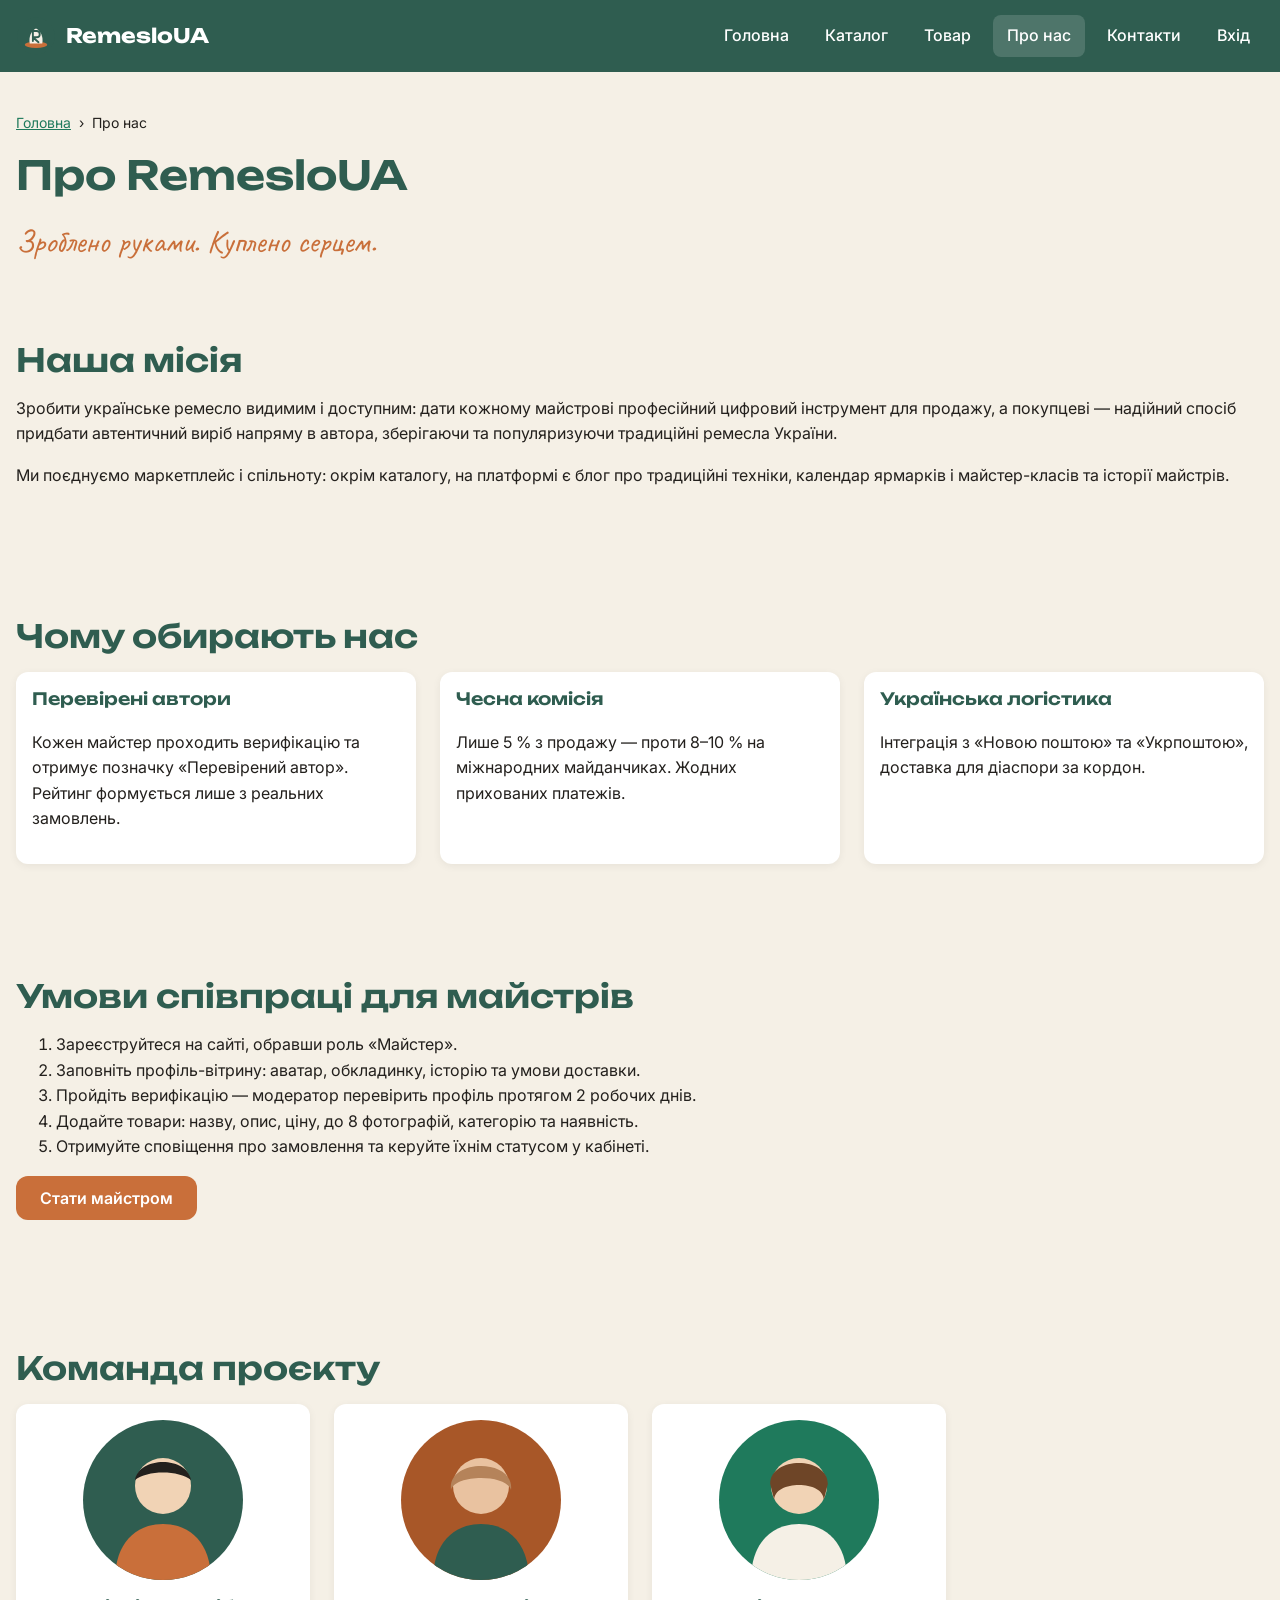
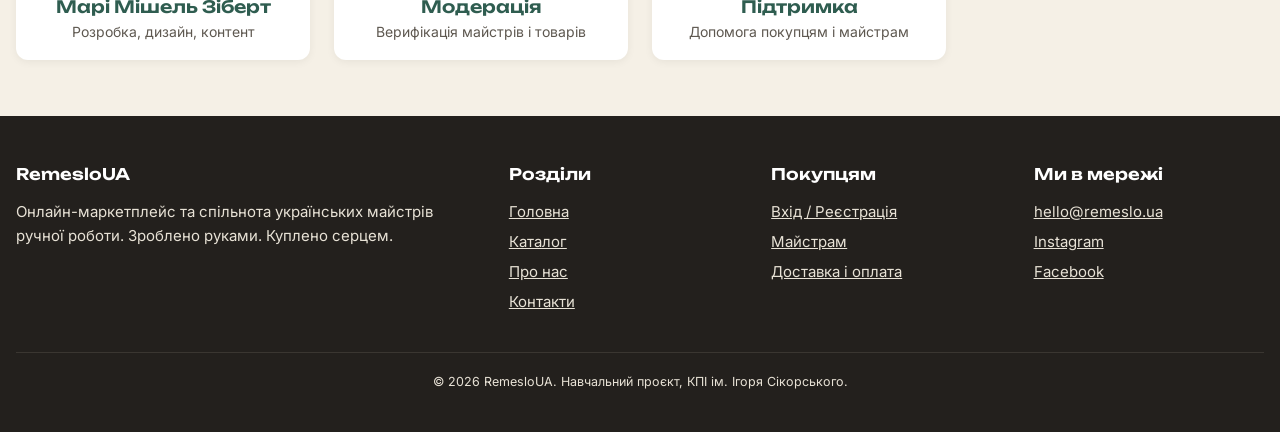
==== about.html @ 5be38e77 "Лабораторна робота 2: структура веб-проєкту RemesloUA" ====
<!DOCTYPE html>
<html lang="uk">
<head>
  <meta charset="UTF-8">
  <meta name="viewport" content="width=device-width, initial-scale=1">
  <title>Про нас — RemesloUA</title>
  <meta name="description" content="Місія RemesloUA, переваги платформи та умови співпраці для майстрів ручної роботи.">
  <link rel="icon" href="images/favicon.svg" type="image/svg+xml">
  <link rel="preconnect" href="https://fonts.googleapis.com">
  <link rel="preconnect" href="https://fonts.gstatic.com" crossorigin>
  <link rel="stylesheet" href="https://fonts.googleapis.com/css2?family=Caveat:wght@500&amp;family=Inter:wght@400;500;600;700&amp;family=Unbounded:wght@600;700&amp;display=swap">
  <link rel="stylesheet" href="css/style.css">
  <script src="js/main.js" defer></script>
</head>
<body>
  <a class="skip-link" href="#content">Перейти до основного вмісту</a>

  <header class="site-header">
    <div class="container">
      <a class="logo" href="index.html">
        <img src="images/logo.svg" alt="Логотип RemesloUA" width="40" height="40">
        RemesloUA
      </a>
      <button class="nav-toggle" type="button" aria-expanded="false" aria-controls="main-nav">Меню</button>
      <nav class="main-nav" id="main-nav" aria-label="Головне меню">
        <ul>
          <li><a href="index.html">Головна</a></li>
          <li><a href="catalog.html">Каталог</a></li>
          <li><a href="product.html">Товар</a></li>
          <li><a href="about.html" aria-current="page">Про нас</a></li>
          <li><a href="contacts.html">Контакти</a></li>
          <li><a href="login.html">Вхід</a></li>
        </ul>
      </nav>
    </div>
  </header>

  <main id="content">
    <div class="container">
      <section class="page-title">
        <nav class="breadcrumbs" aria-label="Навігаційний ланцюжок">
          <ol>
            <li><a href="index.html">Головна</a></li>
            <li aria-current="page">Про нас</li>
          </ol>
        </nav>
        <h1>Про RemesloUA</h1>
        <p class="slogan">Зроблено руками. Куплено серцем.</p>
      </section>

      <section class="section" aria-labelledby="mission-title">
        <h2 id="mission-title">Наша місія</h2>
        <p>Зробити українське ремесло видимим і доступним: дати кожному майстрові професійний цифровий інструмент для продажу, а покупцеві — надійний спосіб придбати автентичний виріб напряму в автора, зберігаючи та популяризуючи традиційні ремесла України.</p>
        <p>Ми поєднуємо маркетплейс і спільноту: окрім каталогу, на платформі є блог про традиційні техніки, календар ярмарків і майстер-класів та історії майстрів.</p>
      </section>

      <section class="section" aria-labelledby="values-title">
        <h2 id="values-title">Чому обирають нас</h2>
        <div class="values">
          <article class="card">
            <div class="card-body">
              <h3>Перевірені автори</h3>
              <p>Кожен майстер проходить верифікацію та отримує позначку «Перевірений автор». Рейтинг формується лише з реальних замовлень.</p>
            </div>
          </article>
          <article class="card">
            <div class="card-body">
              <h3>Чесна комісія</h3>
              <p>Лише 5 % з продажу — проти 8–10 % на міжнародних майданчиках. Жодних прихованих платежів.</p>
            </div>
          </article>
          <article class="card">
            <div class="card-body">
              <h3>Українська логістика</h3>
              <p>Інтеграція з «Новою поштою» та «Укрпоштою», доставка для діаспори за кордон.</p>
            </div>
          </article>
        </div>
      </section>

      <section class="section" id="sellers" aria-labelledby="sellers-title">
        <h2 id="sellers-title">Умови співпраці для майстрів</h2>
        <ol>
          <li>Зареєструйтеся на сайті, обравши роль «Майстер».</li>
          <li>Заповніть профіль-вітрину: аватар, обкладинку, історію та умови доставки.</li>
          <li>Пройдіть верифікацію — модератор перевірить профіль протягом 2 робочих днів.</li>
          <li>Додайте товари: назву, опис, ціну, до 8 фотографій, категорію та наявність.</li>
          <li>Отримуйте сповіщення про замовлення та керуйте їхнім статусом у кабінеті.</li>
        </ol>
        <p><a class="btn" href="login.html">Стати майстром</a></p>
      </section>

      <section class="section" aria-labelledby="team-title">
        <h2 id="team-title">Команда проєкту</h2>
        <ul class="grid team">
          <li class="card">
            <img src="images/avatar-1.svg" alt="Фото: керівниця проєкту" width="160" height="160" loading="lazy">
            <div class="card-body">
              <h3>Марі Мішель Зіберт</h3>
              <p class="card-meta">Розробка, дизайн, контент</p>
            </div>
          </li>
          <li class="card">
            <img src="images/avatar-2.svg" alt="Фото: модераторка спільноти майстрів" width="160" height="160" loading="lazy">
            <div class="card-body">
              <h3>Модерація</h3>
              <p class="card-meta">Верифікація майстрів і товарів</p>
            </div>
          </li>
          <li class="card">
            <img src="images/avatar-3.svg" alt="Фото: менеджер підтримки покупців" width="160" height="160" loading="lazy">
            <div class="card-body">
              <h3>Підтримка</h3>
              <p class="card-meta">Допомога покупцям і майстрам</p>
            </div>
          </li>
        </ul>
      </section>
    </div>
  </main>

  <footer class="site-footer">
    <div class="container">
      <div class="footer-grid">
        <section>
          <h2>RemesloUA</h2>
          <p>Онлайн-маркетплейс та спільнота українських майстрів ручної роботи. Зроблено руками. Куплено серцем.</p>
        </section>
        <nav aria-label="Розділи сайту">
          <h2>Розділи</h2>
          <ul>
            <li><a href="index.html">Головна</a></li>
            <li><a href="catalog.html">Каталог</a></li>
            <li><a href="about.html">Про нас</a></li>
            <li><a href="contacts.html">Контакти</a></li>
          </ul>
        </nav>
        <section>
          <h2>Покупцям</h2>
          <ul>
            <li><a href="login.html">Вхід / Реєстрація</a></li>
            <li><a href="about.html#sellers">Майстрам</a></li>
            <li><a href="contacts.html#faq">Доставка і оплата</a></li>
          </ul>
        </section>
        <section>
          <h2>Ми в мережі</h2>
          <ul>
            <li><a href="mailto:hello@remeslo.ua">hello@remeslo.ua</a></li>
            <li><a href="https://www.instagram.com/" rel="noopener">Instagram</a></li>
            <li><a href="https://www.facebook.com/" rel="noopener">Facebook</a></li>
          </ul>
        </section>
      </div>
      <p class="copyright"><small>&copy; 2026 RemesloUA. Навчальний проєкт, КПІ ім. Ігоря Сікорського.</small></p>
    </div>
  </footer>
</body>
</html>
---- css/style.css ----
/* RemesloUA — основні стилі (палітра та шрифти з брендбуку ЛР1) */

:root {
  --color-primary: #2F5D50;
  --color-bg: #F5F0E6;
  --color-accent: #C96F3A;
  --color-accent-hover: #A85728;
  --color-link: #1F7A5C;
  --color-text: #23201D;
  --color-success: #4C9A2A;
  --color-error: #C0392B;
  --color-white: #FFFFFF;

  --font-heading: "Unbounded", system-ui, "Segoe UI", Roboto, sans-serif;
  --font-body: "Inter", system-ui, "Segoe UI", Roboto, sans-serif;
  --font-accent: "Caveat", cursive;

  --radius: 12px;
  --shadow: 0 2px 8px rgba(0, 0, 0, 0.06);
  --container: 1280px;
}

*,
*::before,
*::after {
  box-sizing: border-box;
}

body {
  margin: 0;
  font-family: var(--font-body);
  font-size: 16px;
  line-height: 1.6;
  color: var(--color-text);
  background: var(--color-bg);
}

img {
  max-width: 100%;
  height: auto;
  display: block;
}

h1,
h2,
h3 {
  font-family: var(--font-heading);
  font-weight: 600;
  line-height: 1.25;
  margin: 0 0 16px;
  color: var(--color-primary);
}

h1 { font-size: 40px; }
h2 { font-size: 32px; }
h3 { font-size: 20px; }

a {
  color: var(--color-link);
}

a:hover {
  text-decoration: underline;
  filter: brightness(0.9);
}

:focus-visible {
  outline: 3px solid var(--color-accent);
  outline-offset: 2px;
}

.container {
  max-width: var(--container);
  margin: 0 auto;
  padding: 0 16px;
}

.skip-link {
  position: absolute;
  left: -9999px;
  top: 8px;
  background: var(--color-white);
  padding: 8px 16px;
  z-index: 100;
}

.skip-link:focus {
  left: 16px;
}

/* ---------- Header ---------- */

.site-header {
  background: var(--color-primary);
  color: var(--color-white);
  position: sticky;
  top: 0;
  z-index: 10;
}

.site-header .container {
  display: flex;
  align-items: center;
  justify-content: space-between;
  gap: 16px;
  min-height: 72px;
}

.logo {
  display: flex;
  align-items: center;
  gap: 10px;
  color: var(--color-white);
  text-decoration: none;
  font-family: var(--font-heading);
  font-weight: 700;
  font-size: 20px;
}

.logo:hover {
  text-decoration: none;
  filter: none;
}

.nav-toggle {
  display: none;
  background: none;
  border: 2px solid var(--color-white);
  color: var(--color-white);
  border-radius: 8px;
  padding: 6px 12px;
  font: inherit;
  cursor: pointer;
}

.main-nav ul {
  list-style: none;
  display: flex;
  gap: 8px;
  margin: 0;
  padding: 0;
}

.main-nav a {
  display: block;
  padding: 8px 14px;
  border-radius: 8px;
  color: var(--color-white);
  text-decoration: none;
  font-weight: 500;
}

.main-nav a:hover,
.main-nav a[aria-current="page"] {
  background: rgba(255, 255, 255, 0.15);
  filter: none;
}

/* ---------- Buttons ---------- */

.btn {
  display: inline-block;
  padding: 12px 24px;
  border: none;
  border-radius: var(--radius);
  background: var(--color-accent);
  color: var(--color-white);
  font: 600 16px var(--font-body);
  text-decoration: none;
  cursor: pointer;
}

.btn:hover {
  background: var(--color-accent-hover);
  text-decoration: none;
  filter: none;
}

.btn-outline {
  background: transparent;
  color: var(--color-primary);
  border: 2px solid var(--color-primary);
}

.btn-outline:hover {
  background: var(--color-primary);
  color: var(--color-white);
}

/* ---------- Sections ---------- */

main {
  display: block;
}

.section {
  padding: 56px 0;
}

.section-light {
  background: var(--color-white);
}

.hero .container {
  display: grid;
  grid-template-columns: 1fr 1fr;
  gap: 40px;
  align-items: center;
}

.hero-image {
  border-radius: var(--radius);
}

.slogan {
  font-family: var(--font-accent);
  font-size: 32px;
  color: var(--color-accent);
  margin: 0 0 8px;
}

.page-title {
  padding: 40px 0 8px;
}

.breadcrumbs ol {
  list-style: none;
  display: flex;
  flex-wrap: wrap;
  gap: 8px;
  padding: 0;
  margin: 0 0 16px;
  font-size: 14px;
}

.breadcrumbs li + li::before {
  content: "›";
  margin-right: 8px;
}

/* ---------- Search ---------- */

.search-form {
  display: flex;
  gap: 8px;
  margin-top: 24px;
}

.search-form input {
  flex: 1;
}

/* ---------- Cards ---------- */

.grid {
  display: grid;
  grid-template-columns: repeat(auto-fill, minmax(240px, 1fr));
  gap: 24px;
  list-style: none;
  padding: 0;
  margin: 0;
}

.card {
  background: var(--color-white);
  border-radius: var(--radius);
  box-shadow: var(--shadow);
  overflow: hidden;
  display: flex;
  flex-direction: column;
}

.card img {
  width: 100%;
  aspect-ratio: 1 / 1;
  object-fit: cover;
}

.card-body {
  padding: 16px;
  display: flex;
  flex-direction: column;
  gap: 4px;
  flex: 1;
}

.card-body h3 {
  font-size: 17px;
  margin: 0;
}

.card-body h3 a {
  color: inherit;
  text-decoration: none;
}

.card-meta {
  font-size: 14px;
  color: #5E5850;
  margin: 0;
}

.price {
  font-weight: 700;
  font-size: 18px;
  color: var(--color-text);
  margin: auto 0 0;
}

.badge {
  display: inline-block;
  padding: 2px 10px;
  border-radius: 999px;
  background: var(--color-accent);
  color: var(--color-white);
  font-size: 13px;
  font-weight: 600;
}

.badge-verified {
  background: var(--color-success);
}

.categories {
  display: flex;
  flex-wrap: wrap;
  gap: 12px;
  list-style: none;
  padding: 0;
  margin: 0;
}

.categories a {
  display: block;
  padding: 10px 20px;
  border-radius: 999px;
  border: 2px solid var(--color-primary);
  color: var(--color-primary);
  text-decoration: none;
  font-weight: 500;
}

.categories a:hover {
  background: var(--color-primary);
  color: var(--color-white);
  filter: none;
}

.master-week {
  display: grid;
  grid-template-columns: 280px 1fr;
  gap: 32px;
  align-items: center;
}

.master-week img {
  border-radius: 50%;
}

blockquote {
  font-family: var(--font-accent);
  font-size: 26px;
  margin: 16px 0;
  padding-left: 16px;
  border-left: 4px solid var(--color-accent);
}

.steps {
  counter-reset: step;
  list-style: none;
  padding: 0;
  display: grid;
  grid-template-columns: repeat(auto-fit, minmax(220px, 1fr));
  gap: 24px;
}

.steps li {
  background: var(--color-bg);
  border-radius: var(--radius);
  padding: 24px;
}

.steps li::before {
  counter-increment: step;
  content: counter(step);
  display: inline-grid;
  place-items: center;
  width: 36px;
  height: 36px;
  border-radius: 50%;
  background: var(--color-primary);
  color: var(--color-white);
  font-weight: 700;
  margin-bottom: 8px;
}

/* ---------- Catalog ---------- */

.catalog-layout {
  display: grid;
  grid-template-columns: 260px 1fr;
  gap: 32px;
  align-items: start;
}

.filters {
  background: var(--color-white);
  border-radius: var(--radius);
  box-shadow: var(--shadow);
  padding: 20px;
}

.filters fieldset {
  border: none;
  padding: 0;
  margin: 0 0 20px;
}

.filters legend {
  font-weight: 600;
  margin-bottom: 8px;
}

.filters label {
  display: block;
  margin: 4px 0;
}

.catalog-toolbar {
  display: flex;
  justify-content: space-between;
  align-items: center;
  flex-wrap: wrap;
  gap: 12px;
  margin-bottom: 20px;
}

.pagination ul {
  display: flex;
  gap: 8px;
  list-style: none;
  padding: 0;
  margin: 32px 0 0;
}

.pagination a {
  display: block;
  padding: 6px 14px;
  border-radius: 8px;
  background: var(--color-white);
  text-decoration: none;
}

.pagination a[aria-current="page"] {
  background: var(--color-primary);
  color: var(--color-white);
}

/* ---------- Product ---------- */

.product {
  display: grid;
  grid-template-columns: 1fr 1fr;
  gap: 40px;
}

.gallery-main {
  border-radius: var(--radius);
  aspect-ratio: 4 / 5;
  object-fit: cover;
  width: 100%;
}

.gallery-thumbs {
  display: flex;
  gap: 12px;
  margin-top: 12px;
}

.gallery-thumbs img {
  width: 80px;
  border-radius: 8px;
}

.specs {
  width: 100%;
  border-collapse: collapse;
  margin: 16px 0;
}

.specs th,
.specs td {
  text-align: left;
  padding: 8px 0;
  border-bottom: 1px solid #E2DACB;
}

.specs th {
  width: 40%;
  font-weight: 500;
  color: #5E5850;
}

.product-actions {
  display: flex;
  gap: 12px;
  align-items: center;
  flex-wrap: wrap;
  margin: 24px 0;
}

.product-actions input {
  width: 80px;
}

.master-card {
  display: flex;
  gap: 16px;
  align-items: center;
  background: var(--color-bg);
  border-radius: var(--radius);
  padding: 16px;
}

.master-card img {
  width: 72px;
  border-radius: 50%;
}

.reviews {
  list-style: none;
  padding: 0;
}

.review {
  background: var(--color-white);
  border-radius: var(--radius);
  box-shadow: var(--shadow);
  padding: 20px;
  margin-bottom: 16px;
}

.rating {
  color: var(--color-accent);
  letter-spacing: 2px;
}

/* ---------- About ---------- */

.values {
  display: grid;
  grid-template-columns: repeat(auto-fit, minmax(240px, 1fr));
  gap: 24px;
}

.team img {
  border-radius: 50%;
  width: 160px;
  margin: 16px auto 0;
}

.team .card-body {
  text-align: center;
}

/* ---------- Forms ---------- */

.form {
  display: grid;
  gap: 16px;
  max-width: 560px;
}

.form-row {
  display: grid;
  gap: 6px;
}

label {
  font-weight: 500;
}

input,
select,
textarea {
  font: inherit;
  padding: 10px 14px;
  border: 1px solid #CFC6B6;
  border-radius: 8px;
  background: var(--color-white);
  color: var(--color-text);
}

textarea {
  min-height: 140px;
  resize: vertical;
}

.checkbox {
  display: flex;
  gap: 8px;
  align-items: flex-start;
  font-weight: 400;
}

.form-hint {
  font-size: 14px;
  color: #5E5850;
  margin: 0;
}

.form-error {
  color: var(--color-error);
  font-size: 14px;
  margin: 0;
  min-height: 1em;
}

.form-success {
  color: var(--color-success);
  font-weight: 600;
}

input[aria-invalid="true"],
textarea[aria-invalid="true"] {
  border-color: var(--color-error);
}

.contacts-layout {
  display: grid;
  grid-template-columns: 1fr 1fr;
  gap: 40px;
}

.contact-list {
  list-style: none;
  padding: 0;
}

.contact-list li {
  margin-bottom: 12px;
}

.map {
  border-radius: var(--radius);
  margin-top: 16px;
}

.auth-layout {
  display: grid;
  grid-template-columns: 1fr 1fr;
  gap: 40px;
}

.auth-box {
  background: var(--color-white);
  border-radius: var(--radius);
  box-shadow: var(--shadow);
  padding: 32px;
}

.role-switch {
  display: flex;
  gap: 16px;
  border: none;
  padding: 0;
  margin: 0;
}

.role-switch legend {
  font-weight: 500;
  margin-bottom: 6px;
}

/* ---------- Newsletter ---------- */

.newsletter {
  background: var(--color-primary);
  color: var(--color-white);
  text-align: center;
}

.newsletter h2 {
  color: var(--color-white);
}

.newsletter form {
  display: flex;
  gap: 8px;
  max-width: 520px;
  margin: 24px auto 0;
}

.newsletter input {
  flex: 1;
}

.visually-hidden {
  position: absolute;
  width: 1px;
  height: 1px;
  overflow: hidden;
  clip: rect(0 0 0 0);
  white-space: nowrap;
}

/* ---------- Footer ---------- */

.site-footer {
  background: var(--color-text);
  color: #E8E2D6;
  padding: 48px 0 24px;
  font-size: 15px;
}

.site-footer a {
  color: #E8E2D6;
}

.footer-grid {
  display: grid;
  grid-template-columns: 2fr 1fr 1fr 1fr;
  gap: 32px;
}

.site-footer h2 {
  font-size: 16px;
  color: var(--color-white);
}

.site-footer ul {
  list-style: none;
  padding: 0;
  margin: 0;
}

.site-footer li {
  margin-bottom: 6px;
}

.copyright {
  border-top: 1px solid #3A3631;
  margin-top: 32px;
  padding-top: 16px;
  text-align: center;
}

/* ---------- Адаптивність (mobile-first breakpoints) ---------- */

@media (max-width: 900px) {
  h1 { font-size: 30px; }
  h2 { font-size: 24px; }

  .hero .container,
  .product,
  .catalog-layout,
  .contacts-layout,
  .auth-layout,
  .master-week {
    grid-template-columns: 1fr;
  }

  .master-week img {
    max-width: 200px;
  }

  .footer-grid {
    grid-template-columns: 1fr 1fr;
  }

  .nav-toggle {
    display: block;
  }

  .main-nav {
    display: none;
    position: absolute;
    top: 72px;
    left: 0;
    right: 0;
    background: var(--color-primary);
    padding: 8px 16px 16px;
  }

  .main-nav.is-open {
    display: block;
  }

  .main-nav ul {
    flex-direction: column;
  }
}

@media (max-width: 480px) {
  .search-form,
  .newsletter form {
    flex-direction: column;
  }

  .footer-grid {
    grid-template-columns: 1fr;
  }
}

.gallery-thumbs button {
  padding: 0;
  border: 2px solid transparent;
  border-radius: 10px;
  background: none;
  cursor: pointer;
}

.gallery-thumbs button:hover {
  border-color: var(--color-accent);
}

.filters input,
.filters select {
  width: 100%;
}

.filters input[type="checkbox"] {
  width: auto;
}

.hero .container > * {
  min-width: 0;
}

.rating .card-meta {
  letter-spacing: 0;
}
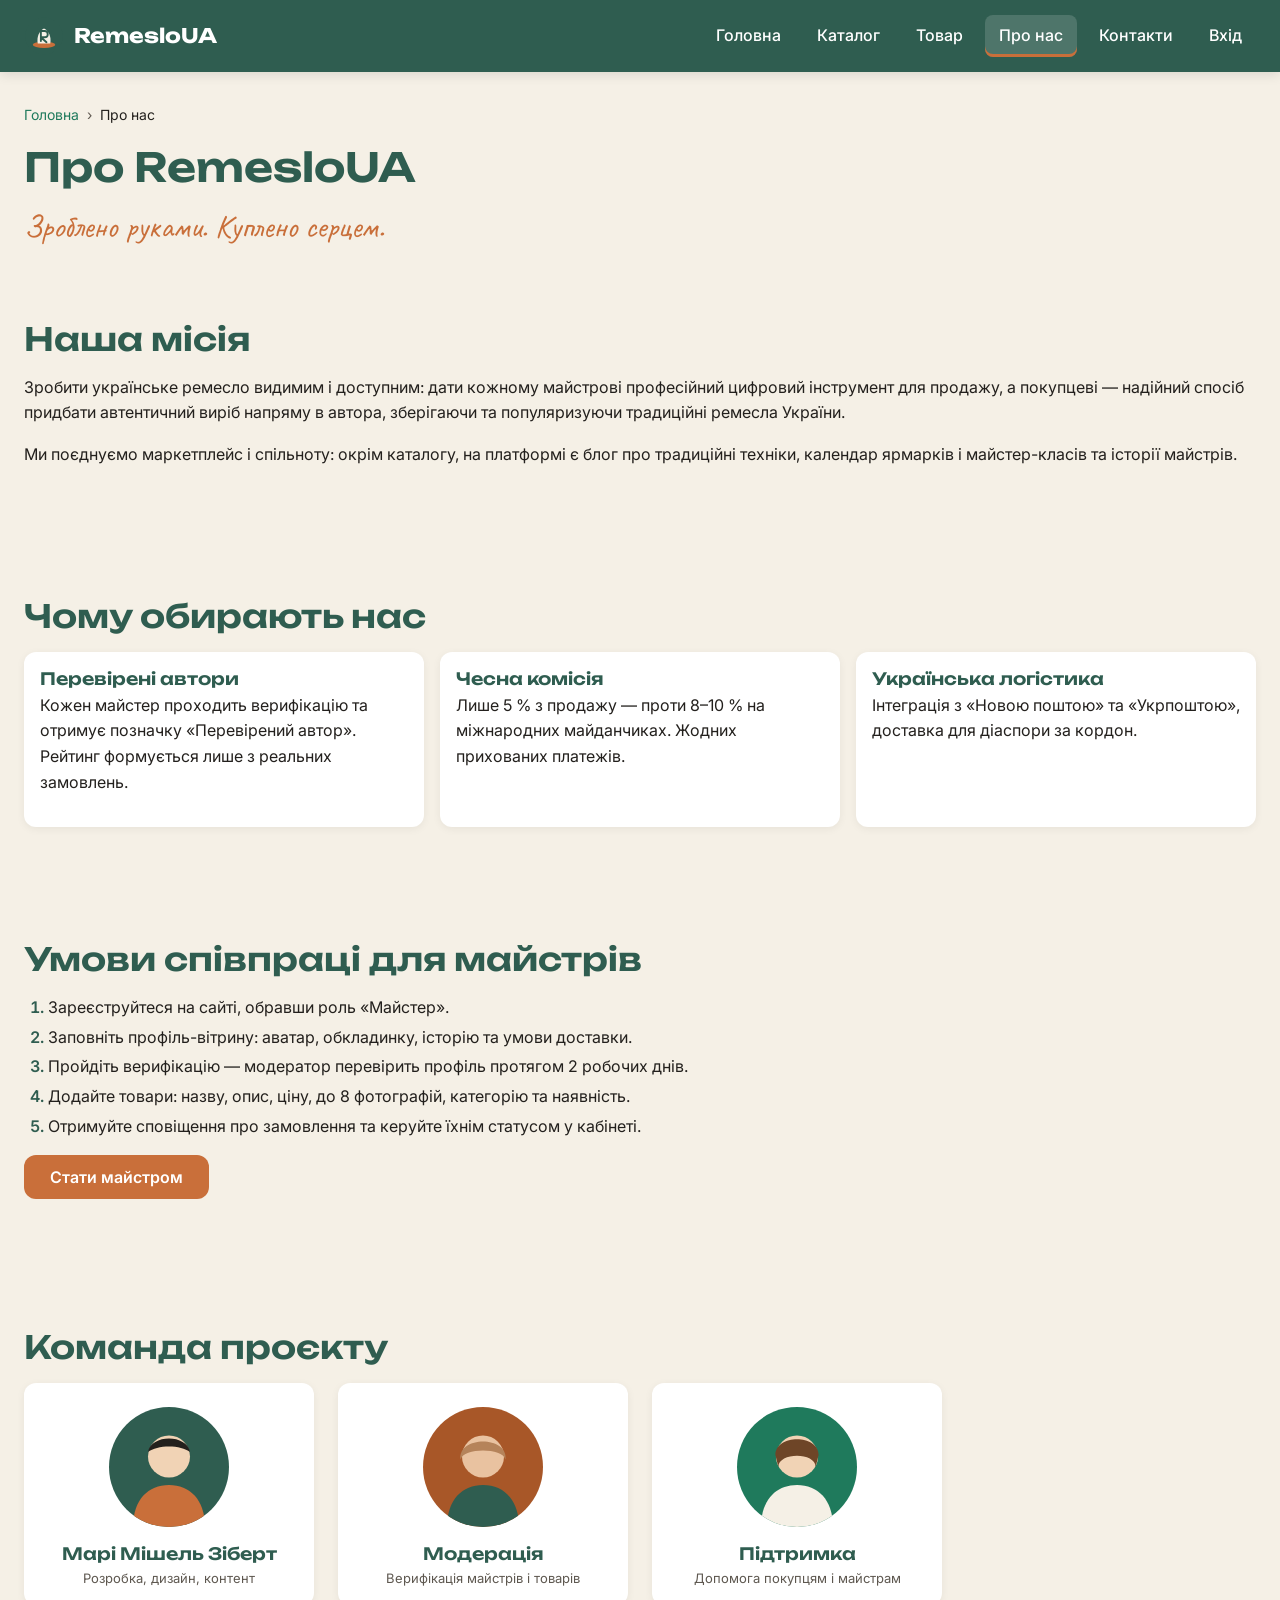
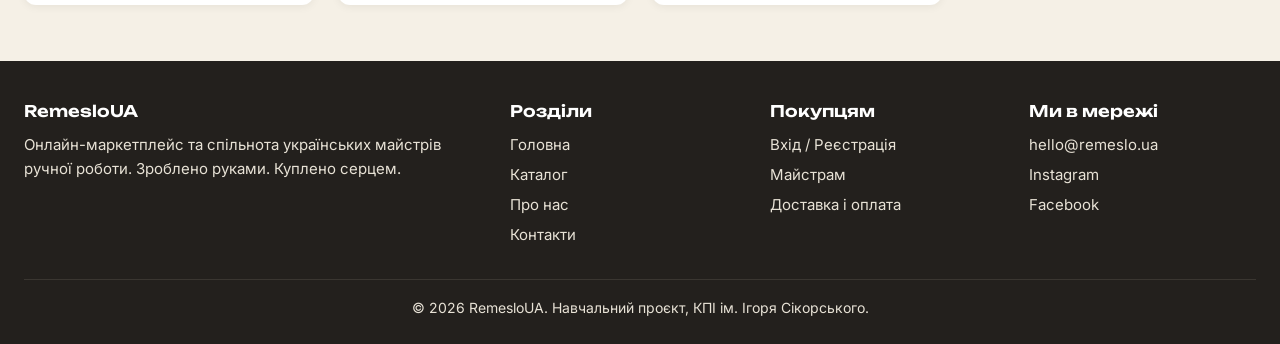
==== commit 1809e0f2: "Лабораторна робота 3: оформлення та адаптація сайту засобами CSS" ====
--- a/about.html
+++ b/about.html
@@ -21,7 +21,12 @@
         <img src="images/logo.svg" alt="Логотип RemesloUA" width="40" height="40">
         RemesloUA
       </a>
-      <button class="nav-toggle" type="button" aria-expanded="false" aria-controls="main-nav">Меню</button>
+      <button class="nav-toggle" type="button" aria-expanded="false" aria-controls="main-nav">
+        <span class="burger-line" aria-hidden="true"></span>
+        <span class="burger-line" aria-hidden="true"></span>
+        <span class="burger-line" aria-hidden="true"></span>
+        <span class="visually-hidden">Відкрити меню</span>
+      </button>
       <nav class="main-nav" id="main-nav" aria-label="Головне меню">
         <ul>
           <li><a href="index.html">Головна</a></li>
--- a/css/style.css
+++ b/css/style.css
@@ -1,832 +1,11 @@
-/* RemesloUA — основні стилі (палітра та шрифти з брендбуку ЛР1) */
+/* ==========================================================================
+   RemesloUA — головний файл стилів.
+   Підключається на всіх сторінках і збирає модулі через @import.
+   Порядок важливий: від загального до конкретного, медіазапити — останні.
+   ========================================================================== */
 
-:root {
-  --color-primary: #2F5D50;
-  --color-bg: #F5F0E6;
-  --color-accent: #C96F3A;
-  --color-accent-hover: #A85728;
-  --color-link: #1F7A5C;
-  --color-text: #23201D;
-  --color-success: #4C9A2A;
-  --color-error: #C0392B;
-  --color-white: #FFFFFF;
-
-  --font-heading: "Unbounded", system-ui, "Segoe UI", Roboto, sans-serif;
-  --font-body: "Inter", system-ui, "Segoe UI", Roboto, sans-serif;
-  --font-accent: "Caveat", cursive;
-
-  --radius: 12px;
-  --shadow: 0 2px 8px rgba(0, 0, 0, 0.06);
-  --container: 1280px;
-}
-
-*,
-*::before,
-*::after {
-  box-sizing: border-box;
-}
-
-body {
-  margin: 0;
-  font-family: var(--font-body);
-  font-size: 16px;
-  line-height: 1.6;
-  color: var(--color-text);
-  background: var(--color-bg);
-}
-
-img {
-  max-width: 100%;
-  height: auto;
-  display: block;
-}
-
-h1,
-h2,
-h3 {
-  font-family: var(--font-heading);
-  font-weight: 600;
-  line-height: 1.25;
-  margin: 0 0 16px;
-  color: var(--color-primary);
-}
-
-h1 { font-size: 40px; }
-h2 { font-size: 32px; }
-h3 { font-size: 20px; }
-
-a {
-  color: var(--color-link);
-}
-
-a:hover {
-  text-decoration: underline;
-  filter: brightness(0.9);
-}
-
-:focus-visible {
-  outline: 3px solid var(--color-accent);
-  outline-offset: 2px;
-}
-
-.container {
-  max-width: var(--container);
-  margin: 0 auto;
-  padding: 0 16px;
-}
-
-.skip-link {
-  position: absolute;
-  left: -9999px;
-  top: 8px;
-  background: var(--color-white);
-  padding: 8px 16px;
-  z-index: 100;
-}
-
-.skip-link:focus {
-  left: 16px;
-}
-
-/* ---------- Header ---------- */
-
-.site-header {
-  background: var(--color-primary);
-  color: var(--color-white);
-  position: sticky;
-  top: 0;
-  z-index: 10;
-}
-
-.site-header .container {
-  display: flex;
-  align-items: center;
-  justify-content: space-between;
-  gap: 16px;
-  min-height: 72px;
-}
-
-.logo {
-  display: flex;
-  align-items: center;
-  gap: 10px;
-  color: var(--color-white);
-  text-decoration: none;
-  font-family: var(--font-heading);
-  font-weight: 700;
-  font-size: 20px;
-}
-
-.logo:hover {
-  text-decoration: none;
-  filter: none;
-}
-
-.nav-toggle {
-  display: none;
-  background: none;
-  border: 2px solid var(--color-white);
-  color: var(--color-white);
-  border-radius: 8px;
-  padding: 6px 12px;
-  font: inherit;
-  cursor: pointer;
-}
-
-.main-nav ul {
-  list-style: none;
-  display: flex;
-  gap: 8px;
-  margin: 0;
-  padding: 0;
-}
-
-.main-nav a {
-  display: block;
-  padding: 8px 14px;
-  border-radius: 8px;
-  color: var(--color-white);
-  text-decoration: none;
-  font-weight: 500;
-}
-
-.main-nav a:hover,
-.main-nav a[aria-current="page"] {
-  background: rgba(255, 255, 255, 0.15);
-  filter: none;
-}
-
-/* ---------- Buttons ---------- */
-
-.btn {
-  display: inline-block;
-  padding: 12px 24px;
-  border: none;
-  border-radius: var(--radius);
-  background: var(--color-accent);
-  color: var(--color-white);
-  font: 600 16px var(--font-body);
-  text-decoration: none;
-  cursor: pointer;
-}
-
-.btn:hover {
-  background: var(--color-accent-hover);
-  text-decoration: none;
-  filter: none;
-}
-
-.btn-outline {
-  background: transparent;
-  color: var(--color-primary);
-  border: 2px solid var(--color-primary);
-}
-
-.btn-outline:hover {
-  background: var(--color-primary);
-  color: var(--color-white);
-}
-
-/* ---------- Sections ---------- */
-
-main {
-  display: block;
-}
-
-.section {
-  padding: 56px 0;
-}
-
-.section-light {
-  background: var(--color-white);
-}
-
-.hero .container {
-  display: grid;
-  grid-template-columns: 1fr 1fr;
-  gap: 40px;
-  align-items: center;
-}
-
-.hero-image {
-  border-radius: var(--radius);
-}
-
-.slogan {
-  font-family: var(--font-accent);
-  font-size: 32px;
-  color: var(--color-accent);
-  margin: 0 0 8px;
-}
-
-.page-title {
-  padding: 40px 0 8px;
-}
-
-.breadcrumbs ol {
-  list-style: none;
-  display: flex;
-  flex-wrap: wrap;
-  gap: 8px;
-  padding: 0;
-  margin: 0 0 16px;
-  font-size: 14px;
-}
-
-.breadcrumbs li + li::before {
-  content: "›";
-  margin-right: 8px;
-}
-
-/* ---------- Search ---------- */
-
-.search-form {
-  display: flex;
-  gap: 8px;
-  margin-top: 24px;
-}
-
-.search-form input {
-  flex: 1;
-}
-
-/* ---------- Cards ---------- */
-
-.grid {
-  display: grid;
-  grid-template-columns: repeat(auto-fill, minmax(240px, 1fr));
-  gap: 24px;
-  list-style: none;
-  padding: 0;
-  margin: 0;
-}
-
-.card {
-  background: var(--color-white);
-  border-radius: var(--radius);
-  box-shadow: var(--shadow);
-  overflow: hidden;
-  display: flex;
-  flex-direction: column;
-}
-
-.card img {
-  width: 100%;
-  aspect-ratio: 1 / 1;
-  object-fit: cover;
-}
-
-.card-body {
-  padding: 16px;
-  display: flex;
-  flex-direction: column;
-  gap: 4px;
-  flex: 1;
-}
-
-.card-body h3 {
-  font-size: 17px;
-  margin: 0;
-}
-
-.card-body h3 a {
-  color: inherit;
-  text-decoration: none;
-}
-
-.card-meta {
-  font-size: 14px;
-  color: #5E5850;
-  margin: 0;
-}
-
-.price {
-  font-weight: 700;
-  font-size: 18px;
-  color: var(--color-text);
-  margin: auto 0 0;
-}
-
-.badge {
-  display: inline-block;
-  padding: 2px 10px;
-  border-radius: 999px;
-  background: var(--color-accent);
-  color: var(--color-white);
-  font-size: 13px;
-  font-weight: 600;
-}
-
-.badge-verified {
-  background: var(--color-success);
-}
-
-.categories {
-  display: flex;
-  flex-wrap: wrap;
-  gap: 12px;
-  list-style: none;
-  padding: 0;
-  margin: 0;
-}
-
-.categories a {
-  display: block;
-  padding: 10px 20px;
-  border-radius: 999px;
-  border: 2px solid var(--color-primary);
-  color: var(--color-primary);
-  text-decoration: none;
-  font-weight: 500;
-}
-
-.categories a:hover {
-  background: var(--color-primary);
-  color: var(--color-white);
-  filter: none;
-}
-
-.master-week {
-  display: grid;
-  grid-template-columns: 280px 1fr;
-  gap: 32px;
-  align-items: center;
-}
-
-.master-week img {
-  border-radius: 50%;
-}
-
-blockquote {
-  font-family: var(--font-accent);
-  font-size: 26px;
-  margin: 16px 0;
-  padding-left: 16px;
-  border-left: 4px solid var(--color-accent);
-}
-
-.steps {
-  counter-reset: step;
-  list-style: none;
-  padding: 0;
-  display: grid;
-  grid-template-columns: repeat(auto-fit, minmax(220px, 1fr));
-  gap: 24px;
-}
-
-.steps li {
-  background: var(--color-bg);
-  border-radius: var(--radius);
-  padding: 24px;
-}
-
-.steps li::before {
-  counter-increment: step;
-  content: counter(step);
-  display: inline-grid;
-  place-items: center;
-  width: 36px;
-  height: 36px;
-  border-radius: 50%;
-  background: var(--color-primary);
-  color: var(--color-white);
-  font-weight: 700;
-  margin-bottom: 8px;
-}
-
-/* ---------- Catalog ---------- */
-
-.catalog-layout {
-  display: grid;
-  grid-template-columns: 260px 1fr;
-  gap: 32px;
-  align-items: start;
-}
-
-.filters {
-  background: var(--color-white);
-  border-radius: var(--radius);
-  box-shadow: var(--shadow);
-  padding: 20px;
-}
-
-.filters fieldset {
-  border: none;
-  padding: 0;
-  margin: 0 0 20px;
-}
-
-.filters legend {
-  font-weight: 600;
-  margin-bottom: 8px;
-}
-
-.filters label {
-  display: block;
-  margin: 4px 0;
-}
-
-.catalog-toolbar {
-  display: flex;
-  justify-content: space-between;
-  align-items: center;
-  flex-wrap: wrap;
-  gap: 12px;
-  margin-bottom: 20px;
-}
-
-.pagination ul {
-  display: flex;
-  gap: 8px;
-  list-style: none;
-  padding: 0;
-  margin: 32px 0 0;
-}
-
-.pagination a {
-  display: block;
-  padding: 6px 14px;
-  border-radius: 8px;
-  background: var(--color-white);
-  text-decoration: none;
-}
-
-.pagination a[aria-current="page"] {
-  background: var(--color-primary);
-  color: var(--color-white);
-}
-
-/* ---------- Product ---------- */
-
-.product {
-  display: grid;
-  grid-template-columns: 1fr 1fr;
-  gap: 40px;
-}
-
-.gallery-main {
-  border-radius: var(--radius);
-  aspect-ratio: 4 / 5;
-  object-fit: cover;
-  width: 100%;
-}
-
-.gallery-thumbs {
-  display: flex;
-  gap: 12px;
-  margin-top: 12px;
-}
-
-.gallery-thumbs img {
-  width: 80px;
-  border-radius: 8px;
-}
-
-.specs {
-  width: 100%;
-  border-collapse: collapse;
-  margin: 16px 0;
-}
-
-.specs th,
-.specs td {
-  text-align: left;
-  padding: 8px 0;
-  border-bottom: 1px solid #E2DACB;
-}
-
-.specs th {
-  width: 40%;
-  font-weight: 500;
-  color: #5E5850;
-}
-
-.product-actions {
-  display: flex;
-  gap: 12px;
-  align-items: center;
-  flex-wrap: wrap;
-  margin: 24px 0;
-}
-
-.product-actions input {
-  width: 80px;
-}
-
-.master-card {
-  display: flex;
-  gap: 16px;
-  align-items: center;
-  background: var(--color-bg);
-  border-radius: var(--radius);
-  padding: 16px;
-}
-
-.master-card img {
-  width: 72px;
-  border-radius: 50%;
-}
-
-.reviews {
-  list-style: none;
-  padding: 0;
-}
-
-.review {
-  background: var(--color-white);
-  border-radius: var(--radius);
-  box-shadow: var(--shadow);
-  padding: 20px;
-  margin-bottom: 16px;
-}
-
-.rating {
-  color: var(--color-accent);
-  letter-spacing: 2px;
-}
-
-/* ---------- About ---------- */
-
-.values {
-  display: grid;
-  grid-template-columns: repeat(auto-fit, minmax(240px, 1fr));
-  gap: 24px;
-}
-
-.team img {
-  border-radius: 50%;
-  width: 160px;
-  margin: 16px auto 0;
-}
-
-.team .card-body {
-  text-align: center;
-}
-
-/* ---------- Forms ---------- */
-
-.form {
-  display: grid;
-  gap: 16px;
-  max-width: 560px;
-}
-
-.form-row {
-  display: grid;
-  gap: 6px;
-}
-
-label {
-  font-weight: 500;
-}
-
-input,
-select,
-textarea {
-  font: inherit;
-  padding: 10px 14px;
-  border: 1px solid #CFC6B6;
-  border-radius: 8px;
-  background: var(--color-white);
-  color: var(--color-text);
-}
-
-textarea {
-  min-height: 140px;
-  resize: vertical;
-}
-
-.checkbox {
-  display: flex;
-  gap: 8px;
-  align-items: flex-start;
-  font-weight: 400;
-}
-
-.form-hint {
-  font-size: 14px;
-  color: #5E5850;
-  margin: 0;
-}
-
-.form-error {
-  color: var(--color-error);
-  font-size: 14px;
-  margin: 0;
-  min-height: 1em;
-}
-
-.form-success {
-  color: var(--color-success);
-  font-weight: 600;
-}
-
-input[aria-invalid="true"],
-textarea[aria-invalid="true"] {
-  border-color: var(--color-error);
-}
-
-.contacts-layout {
-  display: grid;
-  grid-template-columns: 1fr 1fr;
-  gap: 40px;
-}
-
-.contact-list {
-  list-style: none;
-  padding: 0;
-}
-
-.contact-list li {
-  margin-bottom: 12px;
-}
-
-.map {
-  border-radius: var(--radius);
-  margin-top: 16px;
-}
-
-.auth-layout {
-  display: grid;
-  grid-template-columns: 1fr 1fr;
-  gap: 40px;
-}
-
-.auth-box {
-  background: var(--color-white);
-  border-radius: var(--radius);
-  box-shadow: var(--shadow);
-  padding: 32px;
-}
-
-.role-switch {
-  display: flex;
-  gap: 16px;
-  border: none;
-  padding: 0;
-  margin: 0;
-}
-
-.role-switch legend {
-  font-weight: 500;
-  margin-bottom: 6px;
-}
-
-/* ---------- Newsletter ---------- */
-
-.newsletter {
-  background: var(--color-primary);
-  color: var(--color-white);
-  text-align: center;
-}
-
-.newsletter h2 {
-  color: var(--color-white);
-}
-
-.newsletter form {
-  display: flex;
-  gap: 8px;
-  max-width: 520px;
-  margin: 24px auto 0;
-}
-
-.newsletter input {
-  flex: 1;
-}
-
-.visually-hidden {
-  position: absolute;
-  width: 1px;
-  height: 1px;
-  overflow: hidden;
-  clip: rect(0 0 0 0);
-  white-space: nowrap;
-}
-
-/* ---------- Footer ---------- */
-
-.site-footer {
-  background: var(--color-text);
-  color: #E8E2D6;
-  padding: 48px 0 24px;
-  font-size: 15px;
-}
-
-.site-footer a {
-  color: #E8E2D6;
-}
-
-.footer-grid {
-  display: grid;
-  grid-template-columns: 2fr 1fr 1fr 1fr;
-  gap: 32px;
-}
-
-.site-footer h2 {
-  font-size: 16px;
-  color: var(--color-white);
-}
-
-.site-footer ul {
-  list-style: none;
-  padding: 0;
-  margin: 0;
-}
-
-.site-footer li {
-  margin-bottom: 6px;
-}
-
-.copyright {
-  border-top: 1px solid #3A3631;
-  margin-top: 32px;
-  padding-top: 16px;
-  text-align: center;
-}
-
-/* ---------- Адаптивність (mobile-first breakpoints) ---------- */
-
-@media (max-width: 900px) {
-  h1 { font-size: 30px; }
-  h2 { font-size: 24px; }
-
-  .hero .container,
-  .product,
-  .catalog-layout,
-  .contacts-layout,
-  .auth-layout,
-  .master-week {
-    grid-template-columns: 1fr;
-  }
-
-  .master-week img {
-    max-width: 200px;
-  }
-
-  .footer-grid {
-    grid-template-columns: 1fr 1fr;
-  }
-
-  .nav-toggle {
-    display: block;
-  }
-
-  .main-nav {
-    display: none;
-    position: absolute;
-    top: 72px;
-    left: 0;
-    right: 0;
-    background: var(--color-primary);
-    padding: 8px 16px 16px;
-  }
-
-  .main-nav.is-open {
-    display: block;
-  }
-
-  .main-nav ul {
-    flex-direction: column;
-  }
-}
-
-@media (max-width: 480px) {
-  .search-form,
-  .newsletter form {
-    flex-direction: column;
-  }
-
-  .footer-grid {
-    grid-template-columns: 1fr;
-  }
-}
-
-.gallery-thumbs button {
-  padding: 0;
-  border: 2px solid transparent;
-  border-radius: 10px;
-  background: none;
-  cursor: pointer;
-}
-
-.gallery-thumbs button:hover {
-  border-color: var(--color-accent);
-}
-
-.filters input,
-.filters select {
-  width: 100%;
-}
-
-.filters input[type="checkbox"] {
-  width: auto;
-}
-
-.hero .container > * {
-  min-width: 0;
-}
-
-.rating .card-meta {
-  letter-spacing: 0;
-}
+@import url("base.css");        /* змінні брендбуку, скидання, типографіка, таблиці */
+@import url("layout.css");      /* каркас: шапка, меню, сітки сторінок, підвал */
+@import url("components.css");  /* кнопки, картки, бейджі, галерея, відгуки */
+@import url("forms.css");       /* поля форм і стани валідації */
+@import url("responsive.css");  /* медіазапити для планшета й десктопа */
